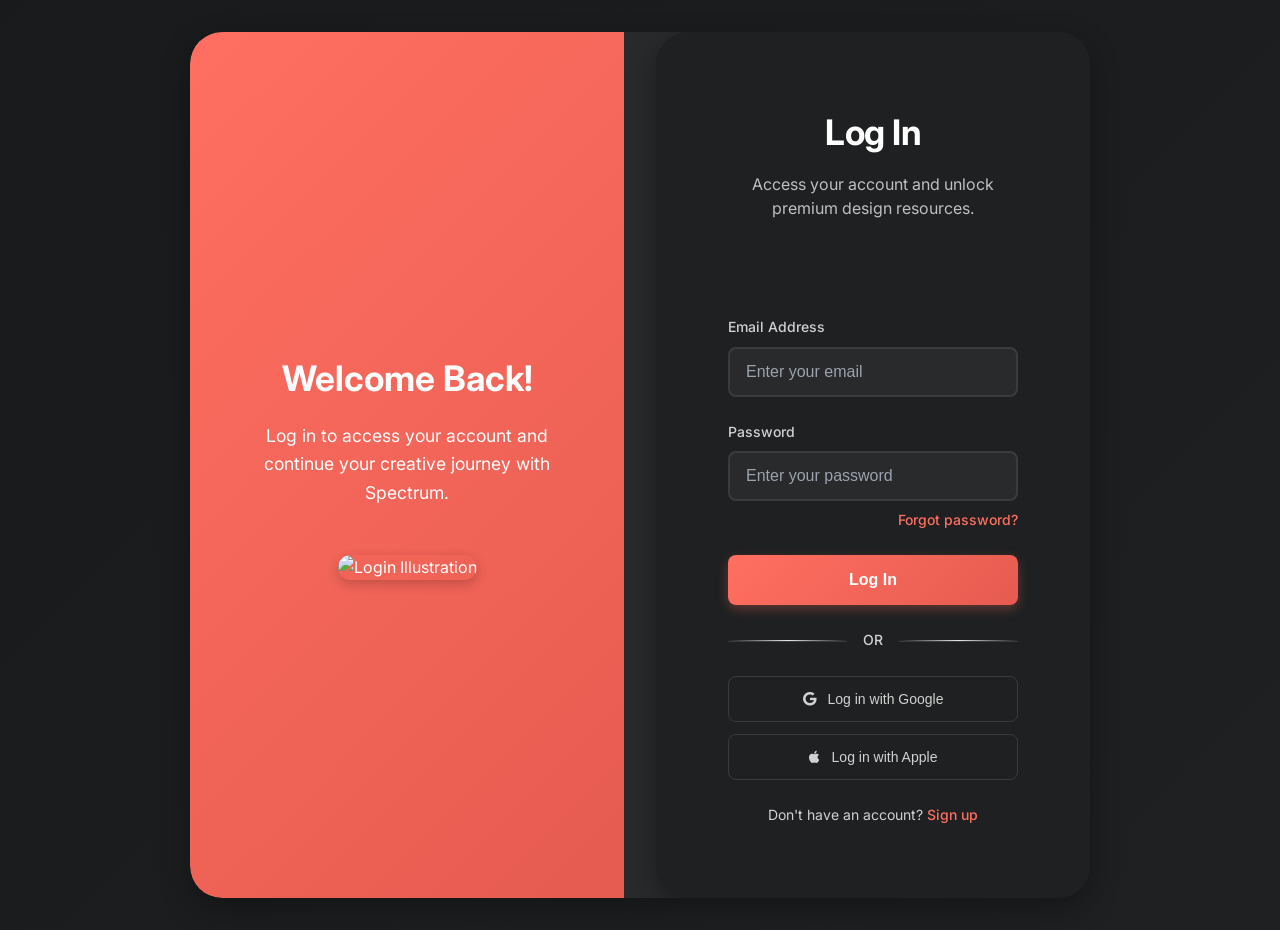
==== login.html @ ceeb54f2 "styles" ====
<!DOCTYPE html>
<html lang="en">
<head>
    <meta charset="UTF-8">
    <meta name="viewport" content="width=device-width, initial-scale=1.0">
    <title>Log In - Spectrum</title>
    <link rel="stylesheet" href="css/styles.css">
    <link rel="stylesheet" href="https://cdnjs.cloudflare.com/ajax/libs/font-awesome/6.0.0/css/all.min.css">
    <link rel="preconnect" href="https://fonts.googleapis.com">
    <link rel="preconnect" href="https://fonts.gstatic.com" crossorigin>
    <link href="https://fonts.googleapis.com/css2?family=Inter:wght@300;400;500;600;700&display=swap" rel="stylesheet">
</head>
<body class="auth-page">
    <div class="auth-container">
        <div class="auth-grid">
            <!-- Left Column: Branding/Welcome Section -->
            <div class="auth-branding">
                <h1>Welcome Back!</h1>
                <p>Log in to access your account and continue your creative journey with Spectrum.</p>
                <img src="images/login-illustration.svg" alt="Login Illustration" class="auth-illustration">
            </div>
            <!-- Right Column: Login Form -->
            <div class="auth-card">
                <div class="auth-header">
                    <h2>Log In</h2>
                    <p>Access your account and unlock premium design resources.</p>
                </div>
                <div class="auth-body">
                    <form id="loginForm">
                        <div class="form-group">
                            <label for="loginEmail">Email Address</label>
                            <input type="email" id="loginEmail" placeholder="Enter your email" required>
                        </div>
                        <div class="form-group">
                            <label for="loginPassword">Password</label>
                            <input type="password" id="loginPassword" placeholder="Enter your password" required>
                            <a href="#" class="forgot-password">Forgot password?</a>
                        </div>
                        <button type="submit" class="btn btn-primary btn-block">Log In</button>
                    </form>
                    <div class="auth-divider">
                        <span>OR</span>
                    </div>
                    <div class="social-login">
                        <button class="btn btn-google">
                            <i class="fab fa-google"></i> Log in with Google
                        </button>
                        <button class="btn btn-apple">
                            <i class="fab fa-apple"></i> Log in with Apple
                        </button>
                    </div>
                    <p class="auth-switch">
                        Don't have an account? <a href="signup.html">Sign up</a>
                    </p>
                </div>
            </div>
        </div>
    </div>
</body>
</html>
---- css/styles.css ----
/* Reset and Base Styles */
* {
    margin: 0;
    padding: 0;
    box-sizing: border-box;
}

/* Root Variables */
:root {
    --primary-color: #ff6f61; /* Coral */
    --primary-dark: #e65b50; /* Darker Coral */
    --secondary-color: #282A2B; /* Darker Gray for cards and sections */
    --text-color: #ffffff; /* White for text */
    --text-light: #d1d1d1; /* Light gray for secondary text */
    --success-color: #10b981; /* Green */
    --error-color: #ef4444; /* Red */
    --border-color: #3a3b3c; /* Darker border for contrast */
    --card-shadow: 0 4px 6px -1px rgba(0, 0, 0, 0.5), 0 2px 4px -1px rgba(0, 0, 0, 0.3);
}

body {
    font-family: 'Inter', sans-serif;
    line-height: 1.6;
    color: var(--text-color);
    background-color: #181A1B; /* Dark background */
    margin: 0;
    padding: 0;
}

/* Header Styles */
header {
    background-color: #1E2021; /* Slightly lighter dark for header */
    box-shadow: var(--card-shadow);
    position: fixed;
    width: 100%;
    top: 0;
    z-index: 1000;
    padding: 1rem 2rem;
    position: sticky;
}

nav {
    max-width: 1200px;
    margin: 0 auto;
    padding: 1rem 2rem;
    display: flex;
    justify-content: space-between;
    align-items: center;
}

/* Logo Styles */
.logo {
    font-size: 1.8rem; /* Adjust the font size */
    font-weight: 700; /* Make the logo bold */
    color: var(--text-color); /* Use the primary text color */
    text-decoration: none; /* Remove underline */
    display: inline-block; /* Ensure proper alignment */
    transition: color 0.3s ease; /* Add a smooth hover effect */
}

.logo:hover {
    color: var(--primary-color); /* Change color on hover */
    text-decoration: none; /* Ensure no underline on hover */
}
.logo a{
    outline: none;
    text-decoration: none;
    color: inherit;
}

/* Navigation Bar */
.navbar {
    display: flex;
    justify-content: space-between;
    align-items: center;
    padding: 1rem 2rem;
    position: sticky;
    top: 0;
    z-index: 1000;
}

.navbar .logo a {
    font-size: 1.8rem;
    font-weight: 700;
    color: var(--text-color); /* White text */
    text-decoration: none;
}

.nav-links {
    list-style: none;
    display: flex;
    gap: 1.5rem;
    margin: 0;
    padding: 0;
}

.nav-links a {
    text-decoration: none;
    color: var(--text-light); /* Light gray text */
    font-weight: 500;
    transition: color 0.3s ease;
}

.nav-links a:hover {
    color: var(--primary-color); /* Coral color on hover */
}

.nav-links .btn {
    padding: 0.5rem 1rem;
    border-radius: 8px;
    font-size: 0.9rem;
    font-weight: 600;
    text-align: center;
    transition: all 0.3s ease;
}

.nav-links .btn-outline {
    background-color: transparent;
    color: var(--primary-color);
    border: 1px solid var(--primary-color);
}

.nav-links .btn-outline:hover {
    background-color: var(--primary-color);
    color: white;
}

.nav-links .btn-primary {
    background-color: var(--primary-color);
    color: white;
    border: none;
}

.nav-links .btn-primary:hover {
    background-color: var(--primary-dark);
    transform: translateY(-2px);
}

.auth-buttons {
    display: flex;
    gap: 1rem;
}

.hamburger {
    display: none;
    flex-direction: column;
    gap: 6px;
    cursor: pointer;
}

.hamburger span {
    width: 25px;
    height: 3px;
    background-color: var(--text-color);
    transition: all 0.3s;
}

/* Button Styles */
.btn {
    display: inline-block;
    padding: 0.75rem 1.5rem;
    border-radius: 0.5rem;
    font-weight: 600;
    font-size: 1rem;
    text-align: center;
    text-decoration: none; /* Remove underline */
    cursor: pointer;
    transition: all 0.3s ease;
}

.btn-primary {
    background-color: var(--primary-color);
    color: white; /* White text */
    border: none;
}

.btn-primary:hover {
    background-color: var(--primary-dark); /* Darker coral on hover */
    transform: translateY(-2px); /* Slight lift effect */
    box-shadow: 0 4px 12px rgba(255, 111, 97, 0.3); /* Coral shadow */
}

.btn-secondary {
    background-color: transparent;
    color: var(--text-light);
    border: 1px solid var(--border-color);
}

.btn-secondary:hover {
    background-color: var(--secondary-color);
    color: var (--primary-color);
}

.btn-outline {
    background-color: transparent;
    color: var(--primary-color); /* Coral color */
    border: 2px solid var(--primary-color); /* Coral border */
}

.btn-outline:hover {
    background-color: var(--primary-color); /* Coral background on hover */
    color: white; /* White text on hover */
}

.btn-hero {
    padding: 1rem 2rem;
    background-color: var(--primary-dark);
    transform: translateY(-2px);
}

/* Hero Section */
.hero {
    padding: 8rem 2rem 4rem;
    max-width: 1200px;
    margin: 0 auto;
    display: grid;
    grid-template-columns: 1fr 1fr;
    gap: 4rem;
    align-items: center;
}

.hero-content h1 {
    font-size: 3.5rem;
    line-height: 1.2;
    margin-bottom: 1.5rem;
    background: linear-gradient(135deg, var(--primary-color), var(--primary-dark));
    -webkit-background-clip: text;
    -webkit-text-fill-color: transparent;
}

.hero-content p {
    font-size: 1.25rem;
    color: var(--text-light);
    margin-bottom: 2rem;
}

.hero-image {
    position: relative;
    height: 400px;
}

.gradient-card {
    position: absolute;
    width: 300px;
    height: 200px;
    border-radius: 1rem;
    box-shadow: var(--card-shadow);
}

.card1 {
    top: 0;
    left: 0;
    background: linear-gradient(135deg, #6366f1, #8b5cf6);
    transform: rotate(-5deg);
}

.card2 {
    top: 50%;
    left: 50%;
    transform: translate(-50%, -50%) rotate(5deg);
    background: linear-gradient(135deg, #8b5cf6, #ec4899);
}

.card3 {
    bottom: 0;
    right: 0;
    background: linear-gradient(135deg, #ec4899, #f43f5e);
    transform: rotate(-3deg);
}

/* Features Section */
.features {
    padding: 6rem 2rem;
    background-color: #181A1B; /* Dark background for the feature section */
}

.features h2 {
    text-align: center;
    font-size: 2.5rem;
    margin-bottom: 4rem;
    color: var(--text-color); /* White text */
}

.feature-grid {
    max-width: 1200px;
    margin: 0 auto;
    display: grid;
    grid-template-columns: repeat(auto-fit, minmax(250px, 1fr));
    gap: 2rem;
}

.feature-card {
    padding: 2rem;
    border-radius: 1rem;
    background-color: #282A2B; /* Slightly lighter dark for cards */
    color: var(--text-color); /* White text */
    box-shadow: var(--card-shadow);
    transition: transform 0.3s;
}

.feature-card:hover {
    transform: translateY(-5px);
}

.feature-icon {
    width: 60px;
    height: 60px;
    background-color: var(--primary-color); /* Coral color for icons */
    border-radius: 50%;
    display: flex;
    align-items: center;
    justify-content: center;
    margin-bottom: 1.5rem;
    color: var(--text-color); /* White text for icons */
    font-size: 1.5rem;
}

/* Pricing Section */
.pricing {
    padding: 6rem 2rem;
    background-color: #181A1B;
    color: var(--text-color);
}

.pricing h2 {
    text-align: center;
    font-size: 2.5rem;
    margin-bottom: 2rem;
}

/* Pricing Toggle */
.pricing-toggle {
    display: flex;
    align-items: center;
    justify-content: center;
    gap: 1rem;
    margin-bottom: 2rem;
}

.switch {
    position: relative;
    display: inline-block;
    width: 60px;
    height: 34px;
}

.switch input {
    opacity: 0;
    width: 0;
    height: 0;
}

.slider {
    position: absolute;
    cursor: pointer;
    top: 0;
    left: 0;
    right: 0;
    bottom: 0;
    background-color: var(--border-color);
    transition: .4s;
    border-radius: 34px;
}

.slider:before {
    position: absolute;
    content: "";
    height: 26px;
    width: 26px;
    left: 4px;
    bottom: 4px;
    background-color: white;
    transition: .4s;
    border-radius: 50%;
}

input:checked + .slider {
    background-color: var(--primary-color);
}

input:checked + .slider:before {
    transform: translateX(26px);
}

.discount {
    background-color: var(--success-color);
    color: white;
    padding: 0.25rem 0.5rem;
    border-radius: 0.25rem;
    font-size: 0.875rem;
}

.pricing-grid {
    max-width: 1200px;
    margin: 0 auto;
    display: grid;
    grid-template-columns: repeat(auto-fit, minmax(300px, 1fr));
    gap: 2rem;
}

.pricing-card {
    background-color: var(--secondary-color);
    color: var(--text-color);
    border-radius: 1rem;
    padding: 2rem;
    box-shadow: var(--card-shadow);
    position: relative;
    transition: transform 0.3s;
}

.pricing-card:hover {
    transform: translateY(-5px);
}

.pricing-card.popular {
    border: 2px solid var(--primary-color);
}

.popular-tag {
    position: absolute;
    top: -12px;
    left: 50%;
    transform: translateX(-50%);
    background-color: var(--primary-color);
    color: var(--text-color);
    padding: 0.25rem 1rem;
    border-radius: 1rem;
    font-size: 0.875rem;
}

.pricing-header {
    text-align: center;
    margin-bottom: 2rem;
}

.price {
    font-size: 2.5rem;
    font-weight: 700;
    margin: 1rem 0;
}

.price-period {
    font-size: 1rem;
    color: var(--text-light);
}

.pricing-features ul {
    list-style: none;
    margin-bottom: 2rem;
}

.pricing-features li {
    display: flex;
    align-items: center;
    gap: 0.5rem;
    margin-bottom: 1rem;
}

.pricing-features li.disabled {
    color: var(--text-light);
}

/* Testimonials Section */
.testimonials {
    padding: 6rem 2rem;
    background-color: #131516 !important; /* Darker background for testimonials */
}

.testimonials h2 {
    text-align: center;
    font-size: 2.5rem;
    margin-bottom: 4rem;
}

.testimonial-slider {
    max-width: 800px;
    margin: 0 auto;
    position: relative;
}

.testimonial-card {
    display: none;
    background-color: #282A2B;
    border-radius: 1rem;
    padding: 2rem;
    box-shadow: var(--card-shadow);
    text-align: center;
    transition: opacity 0.3s ease, transform 0.3s ease;
}

.testimonial-card.active {
    display: block;
    opacity: 1;
    transform: translateY(0);
}

.testimonial-content {
    margin-bottom: 2rem;
    font-size: 1.1rem;
    color: var(--text-light);
    line-height: 1.6;
}

.testimonial-author {
    display: flex;
    align-items: center;
    gap: 1rem;
    justify-content: center;
}

.author-avatar {
    width: 50px;
    height: 50px;
    background-color: var(--secondary-color);
    border-radius: 50%;
    display: flex;
    align-items: center;
    justify-content: center;
    color: var(--primary-color);
    font-weight: 600;
    font-size: 1.25rem;
}

.testimonial-controls {
    display: flex;
    align-items: center;
    justify-content: center;
    gap: 2rem;
    margin-top: 2rem;
}

.control-btn {
    background: none;
    border: none;
    font-size: 1.5rem;
    color: var(--text-light);
    cursor: pointer;
    transition: color 0.3s;
}

.control-btn:hover {
    color: var(--primary-color);
}

.control-dots {
    display: flex;
    gap: 1rem;
}

.dot {
    width: 10px;
    height: 10px;
    background-color: var(--border-color);
    border-radius: 50%;
    cursor: pointer;
    transition: background-color 0.3s;
}

.dot.active {
    background-color: var(--primary-color);
}

/* FAQ Section */
.faq {
    padding: 6rem 2rem;
    background-color: #131516;
}

.faq h2 {
    text-align: center;
    font-size: 2.5rem;
    margin-bottom: 4rem;
}

.faq-grid {
    max-width: 800px;
    margin: 0 auto;
}

.faq-item {
    background-color: #181A1B;
    border-radius: 1rem;
    margin-bottom: 1rem;
    box-shadow: var(--card-shadow);
}

.faq-question {
    padding: 1.5rem;
    display: flex;
    justify-content: space-between;
    align-items: center;
    cursor: pointer;
}

.faq-question h3 {
    font-size: 1.1rem;
}

.faq-toggle {
    color: var(--primary-color);
    font-size: 1.25rem;
}

.faq-answer {
    padding: 0 1.5rem 1.5rem;
    display: none;
}

.faq-item.active .faq-answer {
    display: block;
}

/* CTA Section */
.cta {
    padding: 6rem 2rem;
    /* background: linear-gradient(135deg, var(--primary-color), var(--primary-dark)); */
    color: var(--text-color);
    text-align: center;
}

.cta-content {
    max-width: 800px;
    margin: 0 auto;
}

.cta h2 {
    font-size: 2.5rem;
    margin-bottom: 1.5rem;
}

.cta p {
    font-size: 1.25rem;
    margin-bottom: 2rem;
    opacity: 0.9;
}

/* Footer */
footer {
    background-color: #1E2021;
    padding: 4rem 2rem 2rem;
    color: var(--text-light);
}

.footer-grid {
    max-width: 1200px;
    margin: 0 auto;
    display: grid;
    grid-template-columns: repeat(auto-fit, minmax(200px, 1fr));
    gap: 3rem;
}

.footer-col h4 {
    margin-bottom: 1.5rem;
    font-size: 1.1rem;
}

.footer-col ul {
    list-style: none;
}

.footer-col ul li {
    margin-bottom: 0.75rem;
}

.footer-col a {
    text-decoration: none;
    color: var(--text-light);
    transition: color 0.3s;
}

.footer-col a:hover {
    color: var(--primary-color);
}

.social-icons {
    display: flex;
    gap: 1rem;
    margin-top: 1.5rem;
}

.social-icons a {
    width: 40px;
    height: 40px;
    background-color: var(--secondary-color);
    border-radius: 50%;
    display: flex;
    align-items: center;
    justify-content: center;
    color: var(--text-color);
    transition: all 0.3s;
}

.social-icons a:hover {
    background-color: var(--primary-color);
    color: white;
}

.footer-bottom {
    max-width: 1200px;
    margin: 0 auto;
    padding-top: 2rem;
    text-align: center;
    border-top: 1px solid var(--border-color);
    color: var(--text-light);
}

/* Modal Styles */
.modal-container {
    position: fixed;
    top: 0;
    left: 0;
    width: 100%;
    height: 100%;
    background: rgba(0, 0, 0, 0.6);
    backdrop-filter: blur(8px);
    display: flex;
    align-items: center;
    justify-content: center;
    z-index: 1000;
    opacity: 0;
    visibility: hidden;
    transition: all 0.4s cubic-bezier(0.4, 0, 0.2, 1);
}

.modal-container.show {
    opacity: 1;
    visibility: visible;
}

.modal {
    background: var(--secondary-color);
    color: var(--text-color);
    border-radius: 1.5rem;
    width: 90%;
    max-width: 450px;
    box-shadow: 0 25px 50px -12px rgba(0, 0, 0, 0.25);
    transform: translateY(-20px) scale(0.95);
    opacity: 0;
    transition: all 0.4s cubic-bezier(0.4, 0, 0.2, 1);
}

.modal.show {
    transform: translateY(0) scale(1);
    opacity: 1;
}

.modal-header {
    padding: 2rem;
    border-bottom: 1px solid rgba(0, 0, 0, 0.05);
    position: relative;
    background: linear-gradient(135deg, var(--primary-color), var(--primary-dark));
    color: var(--text-color);
    border-radius: 1.5rem 1.5rem 0 0;
    text-align: center;
}

.modal-header h2 {
    margin: 0;
    font-size: 1.75rem;
    font-weight: 700;
    letter-spacing: -0.5px;
}

.modal-close {
    position: absolute;
    right: 2rem;
    top: 50%;
    transform: translateY(-50%);
    background: rgba(255, 255, 255, 0.2);
    border: none;
    color: white;
    width: 32px;
    height: 32px;
    border-radius: 50%;
    display: flex;
    align-items: center;
    justify-content: center;
    cursor: pointer;
    transition: all 0.3s;
}

.modal-close:hover {
    background: rgba(255, 255, 255, 0.3);
    transform: translateY(-50%) rotate(90deg);
}

.modal-body {
    padding: 2rem;
    color: var(--text-color);
}

.form-group {
    margin-bottom: 1.5rem;
    position: relative;
}

.form-group label {
    display: block;
    margin-bottom: 0.5rem;
    font-weight: 600;
    color: var(--text-light);
    font-size: 0.95rem;
}

.form-group input {
    width: 100%;
    padding: 0.875rem 1rem;
    border: 2px solid var(--border-color);
    border-radius: 0.75rem;
    font-size: 1rem;
    transition: all 0.3s;
    background-color: #282A2B;
    color: var(--text-color);
}

.form-group input:focus {
    outline: none;
    border-color: var(--primary-color);
    box-shadow: 0 0 0 4px rgba(255, 111, 97, 0.2); /* Coral glow */
    background-color: white;
}

.form-group input::placeholder {
    color: #9ca3af;
}

.form-group.error input {
    border-color: #ef4444;
    background-color: #fef2f2;
}

.error-message {
    color: #ef4444;
    font-size: 0.875rem;
    margin-top: 0.5rem;
    display: none;
    animation: shake 0.5s cubic-bezier(0.36, 0.07, 0.19, 0.97) both;
}

@keyframes shake {
    10%, 90% { transform: translate3d(-1px, 0, 0); }
    20%, 80% { transform: translate3d(2px, 0, 0); }
    30%, 50%, 70% { transform: translate3d(-4px, 0, 0); }
    40%, 60% { transform: translate3d(4px, 0, 0); }
}

.form-group.error .error-message {
    display: block;
}

.forgot-password {
    display: block;
    text-align: right;
    margin-top: 0.5rem;
    color: var(--primary-color);
    text-decoration: none;
    font-size: 0.875rem;
    font-weight: 500;
    transition: all 0.3s;
}

.forgot-password:hover {
    color: var(--primary-dark);
    text-decoration: underline;
}

.modal-divider {
    display: flex;
    align-items: center;
    margin: 1.5rem 0;
    color: #6b7280;
}

.modal-divider::before,
.modal-divider::after {
    content: '';
    flex: 1;
    height: 1px;
    background: linear-gradient(to right, transparent, #e5e7eb, transparent);
}

.modal-divider span {
    padding: 0 1rem;
    font-size: 0.875rem;
    font-weight: 500;
}

.social-login {
    display: flex;
    flex-direction: column;
    gap: 0.75rem;
    margin-bottom: 1.25rem;
}

.btn-google,
.btn-apple {
    display: flex;
    align-items: center;
    justify-content: center;
    gap: 0.75rem;
    padding: 1rem;
    border-radius: 0.75rem;
    font-weight: 500;
    transition: all 0.3s;
    border: 2px solid #e5e7eb;
    background: white;
    color: #374151;
    font-size: 0.95rem;
}

.btn-google:hover,
.btn-apple:hover {
    background: #f9fafb;
    border-color: #d1d5db;
    transform: translateY(-2px);
}

.modal-switch {
    text-align: center;
    margin-top: 1.25rem;
    color: #6b7280;
    font-size: 0.95rem;
}

.modal-switch a {
    color: var(--primary-color);
    text-decoration: none;
    font-weight: 600;
    transition: all 0.3s;
    position: relative;
}

.modal-switch a:hover {
    color: var(--primary-dark);
}

.modal-switch a::after {
    content: '';
    position: absolute;
    bottom: 0;
    left: 0;
    width: 100%;
    height: 2px;
    background: #6366f1;
    transform: scaleX(0);
    transform-origin: right;
    transition: transform 0.3s;
}

.modal-switch a:hover::after {
    transform: scaleX(1);
    transform-origin: left;
}

/* Password Strength Meter */
.password-strength {
    margin-top: 0.5rem;
}

.strength-meter {
    height: 4px;
    background-color: #e5e7eb;
    border-radius: 2px;
    overflow: hidden;
    margin-bottom: 0.5rem;
    position: relative;
}

.strength-meter::after {
    content: '';
    position: absolute;
    top: 0;
    left: 0;
    width: 100%;
    height: 100%;
    background: linear-gradient(90deg, transparent 0%, rgba(255, 255, 255, 0.3) 50%, transparent 100%);
    animation: shimmer 2s infinite;
}

@keyframes shimmer {
    0% { transform: translateX(-100%); }
    100% { transform: translateX(100%); }
}

.strength-meter span {
    display: block;
    height: 100%;
    width: 0;
    transition: all 0.3s;
    border-radius: 2px;
}

.strength-text {
    font-size: 0.875rem;
    color: #6b7280;
    display: flex;
    align-items: center;
    gap: 0.5rem;
}

.strength-text span {
    font-weight: 600;
}

/* Checkbox Styles */
.checkbox {
    display: flex;
    align-items: flex-start;
    gap: 0.5rem;
    margin-top: 0.75rem;
}

.checkbox input[type="checkbox"] {
    width: 18px;
    height: 18px;
    margin-top: 0.25rem;
    border: 2px solid #e5e7eb;
    border-radius: 0.25rem;
    cursor: pointer;
    transition: all 0.3s;
    appearance: none;
    position: relative;
}

.checkbox input[type="checkbox"]:checked {
    background-color: #6366f1;
    border-color: #6366f1;
}

.checkbox input[type="checkbox"]:checked::after {
    content: '✓';
    position: absolute;
    color: white;
    font-size: 0.75rem;
    top: 50%;
    left: 50%;
    transform: translate(-50%, -50%);
}

.checkbox label {
    font-size: 0.875rem;
    color: #6b7280;
    line-height: 1.5;
}

.checkbox a {
    color: #6366f1;
    text-decoration: none;
    font-weight: 500;
    transition: all 0.3s;
}

.checkbox a:hover {
    color: #4f46e5;
    text-decoration: underline;
}

/* Success Modal */
.success-body {
    text-align: center;
    padding: 3rem 2rem;
}

.success-icon {
    font-size: 4rem;
    color: #10b981;
    margin-bottom: 1.5rem;
    animation: scaleIn 0.5s cubic-bezier(0.4, 0, 0.2, 1);
}

@keyframes scaleIn {
    from {
        transform: scale(0);
        opacity: 0;
    }
    to {
        transform: scale(1);
        opacity: 1;
    }
}

.success-body h3 {
    font-size: 1.5rem;
    margin-bottom: 1rem;
    color: #1f2937;
    font-weight: 600;
}

.success-body p {
    color: #6b7280;
    margin-bottom: 1.5rem;
    line-height: 1.6;
}

.account-email {
    display: inline-block;
    padding: 0.75rem 1.25rem;
    background-color: #f3f4f6;
    border-radius: 0.75rem;
    color: #1f2937;
    font-weight: 500;
    margin: 1rem 0;
    box-shadow: 0 2px 4px rgba(0, 0, 0, 0.05);
}

/* Responsive Design */
@media (max-width: 768px) {
    .modal {
        width: 95%;
        margin: 1rem;
    }

    .modal-header {
        padding: 1.5rem;
    }

    .modal-body {
        padding: 1.5rem;
    }

    .social-login {
        flex-direction: column;
    }

    .form-group input {
        padding: 0.75rem 1rem;
    }
}

/* Animation Classes */
@keyframes fadeIn {
    from {
        opacity: 0;
        transform: translateY(20px);
    }
    to {
        opacity: 1;
        transform: translateY(0);
    }
}

.fade-in {
    animation: fadeIn 0.5s ease-out;
}

/* Auth Pages */
.auth-page {
    min-height: 100vh;
    background: linear-gradient(135deg, #6366f1, #4f46e5);
    display: flex;
    align-items: center;
    justify-content: center;
    padding: 2rem;
}

.auth-container {
    width: 100%;
    max-width: 450px;
    margin: 0 auto;
}

.auth-card {
    background: white;
    border-radius: 1.5rem;
    box-shadow: 0 25px 50px -12px rgba(0, 0, 0, 0.25);
    overflow: hidden;
    animation: slideUp 0.5s cubic-bezier(0.4, 0, 0.2, 1);
}

@keyframes slideUp {
    from {
        transform: translateY(20px);
        opacity: 0;
    }
    to {
        transform: translateY(0);
        opacity: 1;
    }
}

.auth-header {
    padding: 2rem;
    color: white;
    text-align: center;
    position: relative;
    
}

.back-home {
    position: absolute;
    left: 2rem;
    top: 50%;
    transform: translateY(-50%);
    color: white;
    text-decoration: none;
    font-size: 1.25rem;
    transition: all 0.3s;
}

.back-home:hover {
    transform: translateY(-50%) translateX(-4px);
}

.auth-header h2 {
    margin: 0 0 0.5rem;
    font-size: 1.75rem;
    font-weight: 700;
    letter-spacing: -0.5px;
}

.auth-header p {
    margin: 0;
    opacity: 0.9;
    font-size: 1rem;
}

.auth-body {
    padding: 2rem;
}

.auth-divider {
    display: flex;
    align-items: center;
    margin: 1.5rem 0;
    color: #6b7280;
}

.auth-divider::before,
.auth-divider::after {
    content: '';
    flex: 1;
    height: 1px;
    background: linear-gradient(to right, transparent, #e5e7eb, transparent);
}

.auth-divider span {
    padding: 0 1rem;
    font-size: 0.875rem;
    font-weight: 500;
}

.auth-switch {
    text-align: center;
    margin-top: 1.25rem;
    color: #6b7280;
    font-size: 0.95rem;
}

.auth-switch a {
    color: whitesmoke;
    text-decoration: none;
    font-weight: 600;
    transition: all 0.3s;
    position: relative;
}

.auth-switch a:hover {
    color: whitesmoke
}

.auth-switch a::after {
    content: '';
    position: absolute;
    bottom: 0;
    left: 0;
    width: 100%;
    height: 2px;
    background: whitesmoke;
    transform: scaleX(0);
    transform-origin: right;
    transition: transform 0.3s;
}

.auth-switch a:hover::after {
    transform: scaleX(1);
    transform-origin: left;
}

/* Responsive Design for Auth Pages */
@media (max-width: 768px) {
    .auth-page {
        padding: 1rem;
    }

    .auth-header {
        padding: 1.5rem;
    }

    .auth-body {
        padding: 1.5rem;
    }

    .back-home {
        left: 1.5rem;
    }
}

/* Keep existing form styles */
.form-group {
    margin-bottom: 1.5rem;
    position: relative;
}

.form-group label {
    display: block;
    margin-bottom: 0.5rem;
    font-weight: 600;
    color: var(--text-light);
    font-size: 0.95rem;
}

.form-group input {
    width: 100%;
    padding: 0.875rem 1rem;
    border: 2px solid var(--border-color);
    border-radius: 0.75rem;
    font-size: 1rem;
    transition: all 0.3s;
    background-color: #282A2B;
    color: var(--text-color);
}

.form-group input:focus {
    outline: none;
    border-color: var(--primary-color);
    box-shadow: 0 0 0 4px rgba(255, 111, 97, 0.2); /* Coral glow */
    background-color: white;
}

.form-group input::placeholder {
    color: #9ca3af;
}

/* Keep existing button styles */
.btn {
    display: inline-flex;
    align-items: center;
    justify-content: center;
    padding: 0.875rem 1.5rem;
    border-radius: 0.75rem;
    font-weight: 500;
    font-size: 1rem;
    transition: all 0.3s;
    cursor: pointer;
    border: none;
}

.btn-primary {
    background: #6366f1;
    color: white;
}

.btn-primary:hover {
    background: #4f46e5;
    transform: translateY(-2px);
}

.btn-block {
    width: 100%;
}

/* Keep existing social login styles */
.social-login {
    display: flex;
    flex-direction: column;
    gap: 0.75rem;
    margin-bottom: 1.25rem;
}

.btn-google,
.btn-apple {
    display: flex;
    align-items: center;
    justify-content: center;
    gap: 0.75rem;
    padding: 1rem;
    border-radius: 0.75rem;
    font-weight: 500;
    transition: all 0.3s;
    border: 2px solid #e5e7eb;
    background: white;
    color: #374151;
    font-size: 0.95rem;
}

.btn-google:hover,
.btn-apple:hover {
    background: #f9fafb;
    border-color: #d1d5db;
    transform: translateY(-2px);
}

/* Keep existing password strength styles */
.password-strength {
    margin-top: 0.5rem;
}

.strength-meter {
    height: 4px;
    background-color: #e5e7eb;
    border-radius: 2px;
    overflow: hidden;
    margin-bottom: 0.5rem;
    position: relative;
}

.strength-meter::after {
    content: '';
    position: absolute;
    top: 0;
    left: 0;
    width: 100%;
    height: 100%;
    background: linear-gradient(90deg, transparent 0%, rgba(255, 255, 255, 0.3) 50%, transparent 100%);
    animation: shimmer 2s infinite;
}

@keyframes shimmer {
    0% { transform: translateX(-100%); }
    100% { transform: translateX(100%); }
}

.strength-meter span {
    display: block;
    height: 100%;
    width: 0;
    transition: all 0.3s;
    border-radius: 2px;
}

.strength-text {
    font-size: 0.875rem;
    color: #6b7280;
    display: flex;
    align-items: center;
    gap: 0.5rem;
}

.strength-text span {
    font-weight: 600;
}

/* Keep existing checkbox styles */
.checkbox {
    display: flex;
    align-items: flex-start;
    gap: 0.5rem;
    margin-top: 0.75rem;
}

.checkbox input[type="checkbox"] {
    width: 18px;
    height: 18px;
    margin-top: 0.25rem;
    border: 2px solid #e5e7eb;
    border-radius: 0.25rem;
    cursor: pointer;
    transition: all 0.3s;
    appearance: none;
    position: relative;
}

.checkbox input[type="checkbox"]:checked {
    background-color: #6366f1;
    border-color: #6366f1;
}

.checkbox input[type="checkbox"]:checked::after {
    content: '✓';
    position: absolute;
    color: white;
    font-size: 0.75rem;
    top: 50%;
    left: 50%;
    transform: translate(-50%, -50%);
}

.checkbox label {
    font-size: 0.875rem;
    color: #6b7280;
    line-height: 1.5;
}

.checkbox a {
    color: #6366f1;
    text-decoration: none;
    font-weight: 500;
    transition: all 0.3s;
}

.checkbox a:hover {
    color: #4f46e5;
    text-decoration: underline;
}

/* General Styles for Plan Pages */
body {
    font-family: 'Inter', sans-serif;
    line-height: 1.6;
    color: var(--text-color);
    background-color: #181A1B; /* Dark background */
    margin: 0;
    padding: 0;
}

header {
    background-color: #1E2021; /* Slightly lighter dark for header */
    padding: 1rem 2rem;
    box-shadow: var(--card-shadow);
    position: sticky;
    top: 0;
    z-index: 1000;
}

header .logo {
    font-size: 1.5rem;
    font-weight: 700;
    color: var(--text-color);
}

.nav-links {
    list-style: none;
    display: flex;
    gap: 1.5rem;
    margin: 0;
    padding: 0;
}

.nav-links a {
    text-decoration: none;
    color: var(--text-light);
    font-weight: 500;
    transition: color 0.3s;
}

.nav-links a:hover {
    color: var(--primary-color);
}

/* Plan Details Section */
.plan-details {
    max-width: 1000px;
    margin: 4rem auto;
    padding: 2.5rem;
    background-color: #282A2B;
    border-radius: 1.5rem;
    box-shadow: 0 10px 30px rgba(0, 0, 0, 0.3);
    overflow: hidden;
    animation: fadeIn 0.6s ease-out;
}

.plan-header {
    text-align: center;
    margin-bottom: 2.5rem;
}

.plan-title {
    font-size: 2.8rem;
    color: var(--text-color);
    margin-bottom: 0.75rem;
    font-weight: 700;
    letter-spacing: -0.5px;
}

.plan-description {
    font-size: 1.25rem;
    color: var(--text-light);
    line-height: 1.6;
}

.plan-content {
    display: grid;
    grid-template-columns: 1fr 1fr;
    gap: 2.5rem;
    align-items: start;
}

.plan-features {
    background-color: #1E2021;
    padding: 2rem;
    border-radius: 1rem;
    box-shadow: 0 8px 20px rgba(0, 0, 0, 0.2);
    transition: transform 0.3s ease, box-shadow 0.3s ease;
}

.plan-features:hover {
    transform: translateY(-5px);
    box-shadow: 0 12px 30px rgba(0, 0, 0, 0.3);
}

.plan-features h2 {
    font-size: 1.8rem;
    color: var(--text-color);
    margin-bottom: 1.5rem;
    font-weight: 600;
}

.plan-features ul {
    list-style: none;
    padding: 0;
    margin: 0;
}

.plan-features ul li {
    font-size: 1.1rem;
    color: var(--text-color);
    margin-bottom: 1rem;
    display: flex;
    align-items: center;
    gap: 0.75rem;
    transition: color 0.3s ease;
}

.plan-features ul li i {
    color: var(--primary-color);
    font-size: 1.4rem;
}

.plan-features ul li:hover {
    color: var(--primary-color);
}

.plan-pricing {
    text-align: center;
    background-color: #1E2021;
    padding: 2rem;
    border-radius: 1rem;
    box-shadow: 0 8px 20px rgba(0, 0, 0, 0.2);
    transition: transform 0.3s ease, box-shadow 0.3s ease;
}

.plan-pricing:hover {
    transform: translateY(-5px);
    box-shadow: 0 12px 30px rgba(0, 0, 0, 0.3);
}

.price-box {
    margin-bottom: 2rem;
}

.price {
    font-size: 2.5rem;
    font-weight: 700;
    color: var(--primary-color);
    margin-bottom: 0.5rem;
}

.price-discount {
    font-size: 1rem;
    color: var(--text-light);
}

.btn-primary {
    display: inline-block;
    padding: 1rem 2.5rem;
    font-size: 1.1rem;
    font-weight: 600;
    color: var(--text-color);
    background-color: var(--primary-color);
    border: none;
    border-radius: 0.75rem;
    text-decoration: none;
    transition: all 0.3s ease;
    box-shadow: 0 4px 12px rgba(255, 111, 97, 0.3);
}

.btn-primary:hover {
    background-color: var(--primary-dark);
    transform: translateY(-3px);
    box-shadow: 0 8px 20px rgba(255, 111, 97, 0.4);
}

.cta-note {
    font-size: 0.9rem;
    color: var(--text-light);
    margin-top: 1.5rem;
    font-style: italic;
}

/* Responsive Design */
@media (max-width: 768px) {
    .plan-content {
        grid-template-columns: 1fr;
    }

    .plan-features,
    .plan-pricing {
        text-align: left;
    }

    .plan-title {
        font-size: 2.2rem;
    }

    .plan-description {
        font-size: 1.1rem;
    }

    .btn-primary {
        font-size: 1rem;
        padding: 0.9rem 2rem;
    }
}

/* Plan Details Page */
.plan-details {
    max-width: 800px;
    margin: 4rem auto;
    padding: 2rem;
    background-color: #282A2B;
    border-radius: 1rem;
    box-shadow: var(--card-shadow);
    text-align: center;
}

.plan-title {
    font-size: 2.5rem;
    color: var(--text-color);
    margin-bottom: 1rem;
}

.plan-description {
    font-size: 1.2rem;
    color: var (--text-light);
    margin-bottom: 2rem;
}

.plan-features ul {
    list-style: none;
    padding: 0;
    margin: 2rem 0;
    text-align: left;
}

.plan-features ul li {
    font-size: 1rem;
    color: var(--text-color);
    margin-bottom: 0.75rem;
    display: flex;
    align-items: center;
    gap: 0.5rem;
}

.plan-features ul li i {
    color: var(--primary-color);
}

.plan-price {
    font-size: 1.5rem;
    font-weight: 600;
    color: var(--primary-color);
    margin-bottom: 2rem;
}

.price-discount {
    font-size: 1rem;
    color: var(--text-light);
}

.btn-primary {
    display: inline-block;
    padding: 1rem 2rem;
    font-size: 1rem;
    font-weight: 600;
    color: var(--text-color);
    background-color: var(--primary-color);
    border: none;
    border-radius: 0.5rem;
    text-decoration: none;
    transition: all 0.3s ease;
}

.btn-primary:hover {
    background-color: var(--primary-dark);
    transform: translateY(-2px);
    box-shadow: 0 4px 12px rgba(255, 111, 97, 0.3);
}

/* Responsive Design */
@media (max-width: 768px) {
    .plan-details {
        padding: 1.5rem;
    }

    .plan-details h1 {
        font-size: 2rem;
    }

    .plan-details p {
        font-size: 1rem;
    }

    .plan-details ul li {
        font-size: 0.9rem;
    }

    .plan-details .btn-primary {
        font-size: 0.9rem;
    }
}

/* Login Page Styles */
.auth-page {
    min-height: 100vh;
    display: flex;
    align-items: center;
    justify-content: center;
    background: #181A1B; /* Match the dark background of the index page */
    font-family: 'Inter', sans-serif;
    padding: 2rem;
    color: var(--text-color); /* White text */
}

.auth-container {
    width: 100%;
    max-width: 900px;
    animation: fadeIn 0.5s ease-out;
}

.auth-grid {
    display: grid;
    grid-template-columns: 1fr 1fr;
    gap: 2rem;
    background: #282A2B; /* Slightly lighter dark for the card */
    border-radius: 16px;
    box-shadow: var(--card-shadow); /* Consistent shadow */
    overflow: hidden;
}

.auth-branding {
    padding: 2.5rem;
    background: linear-gradient(135deg, var(--primary-color), var(--primary-dark)); /* Coral gradient for branding */
    color: var(--text-color); /* White text */
    display: flex;
    flex-direction: column;
    justify-content: center;
    align-items: center;
    text-align: center;
}

.auth-branding h1 {
    font-size: 2rem;
    font-weight: 700;
    margin-bottom: 1rem;
}

.auth-branding p {
    font-size: 1.1rem;
    line-height: 1.6;
    margin-bottom: 2rem;
}

.auth-illustration {
    max-width: 100%;
    height: auto;
    margin-top: 1rem;
}

.auth-card {
    padding: 2.5rem;
    text-align: center;
    display: flex;
    flex-direction: column;
    justify-content: center;
    background: #1E2021; /* Match the dark card background */
    border-radius: 16px;
    box-shadow: var(--card-shadow); /* Consistent shadow */
}

.auth-header h2 {
    font-size: 2rem;
    color: var(--text-color); /* White text */
    margin-bottom: 0.75rem;
    font-weight: 700;
}

.auth-header p {
    color: var(--text-light); /* Light gray text */
    font-size: 1rem;
    line-height: 1.5;
    margin-bottom: 2rem;
}

.auth-body .form-group {
    margin-bottom: 1.5rem;
    text-align: left;
}

.auth-body .form-group label {
    font-size: 0.875rem;
    font-weight: 500;
    color: var(--text-light); /* Light gray text */
    margin-bottom: 0.5rem;
    display: block;
}

.auth-body .form-group input {
    width: 100%;
    padding: 0.875rem 1rem;
    border: 2px solid var(--border-color); /* Darker border */
    border-radius: 8px;
    font-size: 1rem;
    transition: all 0.3s ease;
    background-color: #282A2B; /* Slightly lighter dark background */
    color: var(--text-color); /* White text */
}

.auth-body .form-group input:focus {
    outline: none;
    border-color: var(--primary-color); /* Coral border on focus */
    box-shadow: 0 0 0 3px rgba(255, 111, 97, 0.2); /* Coral glow */
    background-color: #1E2021; /* Match the card background */
}

.forgot-password {
    display: block;
    text-align: right;
    font-size: 0.875rem;
    color: var(--primary-color); /* Coral color */
    text-decoration: none;
    font-weight: 500;
    margin-top: 0.5rem;
    transition: color 0.3s ease;
}

.forgot-password:hover {
    color: var(--primary-dark); /* Darker coral on hover */
}

.btn-primary {
    background: linear-gradient(135deg, var(--primary-color), var(--primary-dark)); /* Coral gradient */
    color: var(--text-color); /* White text */
    padding: 1rem;
    border-radius: 8px;
    font-weight: 600;
    font-size: 1rem;
    border: none;
    cursor: pointer;
    transition: all 0.3s ease;
    width: 100%;
}

.btn-primary:hover {
    transform: translateY(-2px);
    box-shadow: 0 4px 12px rgba(255, 111, 97, 0.3); /* Coral shadow */
}

.auth-divider {
    display: flex;
    align-items: center;
    text-align: center;
    color: var(--text-light); /* Light gray */
    font-size: 0.875rem;
    margin: 1.5rem 0;
}

.auth-divider::before,
.auth-divider::after {
    content: '';
    flex: 1;
    border-bottom: 1px solid var(--border-color); /* Darker border */
}

.auth-divider span {
    padding: 0 1rem;
}

.social-login {
    display: flex;
    flex-direction: column;
    gap: 0.75rem;
}

.social-login .btn-google,
.social-login .btn-apple {
    display: flex;
    align-items: center;
    justify-content: center;
    gap: 0.75rem;
    padding: 0.875rem;
    border-radius: 8px;
    font-weight: 500;
    font-size: 0.875rem;
    border: 1px solid var(--border-color); /* Darker border */
    background: #1E2021; /* Dark button background */
    color: var(--text-light); /* Light gray text */
    transition: all 0.3s ease;
}

.social-login .btn-google:hover,
.social-login .btn-apple:hover {
    background: #282A2B; /* Slightly lighter background */
    transform: translateY(-2px);
    box-shadow: 0 4px 12px rgba(0, 0, 0, 0.2);
}

.auth-switch {
    text-align: center;
    font-size: 0.875rem;
    color: var(--text-light); /* Light gray */
    margin-top: 1.5rem;
}

.auth-switch a {
    color: var(--primary-color); /* Coral color */
    text-decoration: none;
    font-weight: 500;
    position: relative;
}

.auth-switch a:hover {
    color: var(--primary-dark); /* Darker coral */
}

/* Responsive Design */
@media (max-width: 768px) {
    .auth-grid {
        grid-template-columns: 1fr;
    }

    .auth-branding {
        padding: 2rem;
    }

    .auth-card {
        padding: 2rem;
    }
}

/* Auth Pages (Login & Signup) */
.auth-page {
    min-height: 100vh;
    display: flex;
    align-items: center;
    justify-content: center;
    background: #181A1B; /* Match the dark background of the index page */
    font-family: 'Inter', sans-serif;
    padding: 2rem;
    color: var(--text-color); /* White text */
}

.auth-container {
    width: 100%;
    max-width: 900px;
    animation: fadeIn 0.5s ease-out;
}

.auth-grid {
    display: grid;
    grid-template-columns: 1fr 1fr;
    gap: 2rem;
    background: #282A2B; /* Slightly lighter dark for the card */
    border-radius: 16px;
    box-shadow: var(--card-shadow); /* Consistent shadow */
    overflow: hidden;
}

.auth-branding {
    padding: 2.5rem;
    background: linear-gradient(135deg, var(--primary-color), var(--primary-dark)); /* Coral gradient for branding */
    color: var(--text-color); /* White text */
    display: flex;
    flex-direction: column;
    justify-content: center;
    align-items: center;
    text-align: center;
}

.auth-branding h1 {
    font-size: 2rem;
    font-weight: 700;
    margin-bottom: 1rem;
}

.auth-branding p {
    font-size: 1.1rem;
    line-height: 1.6;
    margin-bottom: 2rem;
}

.auth-illustration {
    max-width: 100%;
    height: auto;
    margin-top: 1rem;
}

.auth-card {
    padding: 2.5rem;
    text-align: center;
    display: flex;
    flex-direction: column;
    justify-content: center;
    background: #1E2021; /* Match the dark card background */
    border-radius: 16px;
    box-shadow: var(--card-shadow); /* Consistent shadow */
}

.auth-header h2 {
    font-size: 2rem;
    color: var(--text-color); /* White text */
    margin-bottom: 0.75rem;
    font-weight: 700;
}

.auth-header p {
    color: var(--text-light); /* Light gray text */
    font-size: 1rem;
    line-height: 1.5;
    margin-bottom: 2rem;
}

.auth-body .form-group {
    margin-bottom: 1.5rem;
    text-align: left;
}

.auth-body .form-group label {
    font-size: 0.875rem;
    font-weight: 500;
    color: var(--text-light); /* Light gray text */
    margin-bottom: 0.5rem;
    display: block;
}

.auth-body .form-group input {
    width: 100%;
    padding: 0.875rem 1rem;
    border: 2px solid var(--border-color); /* Darker border */
    border-radius: 8px;
    font-size: 1rem;
    transition: all 0.3s ease;
    background-color: #282A2B; /* Slightly lighter dark background */
    color: var(--text-color); /* White text */
}

.auth-body .form-group input:focus {
    outline: none;
    border-color: var (--primary-color); /* Coral border on focus */
    box-shadow: 0 0 0 3px rgba(255, 111, 97, 0.2); /* Coral glow */
    background-color: #1E2021; /* Match the card background */
}

.btn-primary {
    background: linear-gradient(135deg, var(--primary-color), var(--primary-dark)); /* Coral gradient */
    color: var(--text-color); /* White text */
    padding: 1rem;
    border-radius: 8px;
    font-weight: 600;
    font-size: 1rem;
    border: none;
    cursor: pointer;
    transition: all 0.3s ease;
    width: 100%;
}

.btn-primary:hover {
    transform: translateY(-2px);
    box-shadow: 0 4px 12px rgba(255, 111, 97, 0.3); /* Coral shadow */
}

.auth-switch {
    text-align: center;
    font-size: 0.875rem;
    color: var(--text-light); /* Light gray */
    margin-top: 1.5rem;
}

.auth-switch a {
    color: var(--primary-color); /* Coral color */
    text-decoration: none;
    font-weight: 500;
    position: relative;
}

.auth-switch a:hover {
    color: var(--primary-dark); /* Darker coral */
}

/* Responsive Design */
@media (max-width: 768px) {
    .auth-grid {
        grid-template-columns: 1fr;
    }

    .auth-branding {
        padding: 2rem;
    }

    .auth-card {
        padding: 2rem;
    }
}

/* Sign-Up Page Styles */
.auth-page {
    min-height: 100vh;
    display: flex;
    align-items: center;
    justify-content: center;
    background: linear-gradient(135deg, #181A1B, #1E2021); /* Dark gradient background */
    font-family: 'Inter', sans-serif;
    padding: 2rem;
    color: var(--text-color); /* White text */
}

.auth-container {
    width: 100%;
    max-width: 900px;
    animation: fadeIn 0.5s ease-out;
}

.auth-grid {
    display: grid;
    grid-template-columns: 1fr 1fr;
    gap: 2rem;
    background: #282A2B; /* Slightly lighter dark for the card */
    border-radius: 2rem; /* Rounded corners for the entire card */
    box-shadow: 0 10px 30px rgba(0, 0, 0, 0.3); /* Soft shadow */
    overflow: hidden;
}

.auth-branding {
    padding: 2.5rem;
    background: linear-gradient(135deg, var(--primary-color), var(--primary-dark)); /* Coral gradient for branding */
    color: var(--text-color); /* White text */
    display: flex;
    flex-direction: column;
    justify-content: center;
    align-items: center;
    text-align: center;
    border-top-left-radius: 2rem; /* Rounded top-left corner */
    border-bottom-left-radius: 2rem; /* Rounded bottom-left corner */
}

.auth-branding h1 {
    font-size: 2.2rem;
    font-weight: 700;
    margin-bottom: 1rem;
}

.auth-branding p {
    font-size: 1.1rem;
    line-height: 1.6;
    margin-bottom: 2rem;
}

.auth-illustration {
    max-width: 100%;
    height: auto;
    margin-top: 1rem;
    border-radius: 1rem; /* Rounded corners for the illustration */
    box-shadow: 0 4px 12px rgba(0, 0, 0, 0.2); /* Subtle shadow for the image */
}

.auth-card {
    padding: 2.5rem;
    text-align: center;
    display: flex;
    flex-direction: column;
    justify-content: center;
    background: #1E2021; /* Match the dark card background */
    border-radius: 2rem; /* Rounded corners for the form card */
    box-shadow: 0 10px 30px rgba(0, 0, 0, 0.3); /* Soft shadow */
}

.auth-header h2 {
    font-size: 2.2rem;
    color: var(--text-color); /* White text */
    margin-bottom: 0.75rem;
    font-weight: 700;
}

.auth-header p {
    color: var(--text-light); /* Light gray text */
    font-size: 1rem;
    line-height: 1.5;
    margin-bottom: 2rem;
}

.auth-body .form-group {
    margin-bottom: 1.5rem;
    text-align: left;
}

.auth-body .form-group label {
    font-size: 0.875rem;
    font-weight: 500;
    color: var(--text-light); /* Light gray text */
    margin-bottom: 0.5rem;
    display: block;
}

.auth-body .form-group input {
    width: 100%;
    padding: 0.875rem 1rem;
    border: 2px solid var(--border-color); /* Darker border */
    border-radius: 8px; /* Rounded corners for input fields */
    font-size: 1rem;
    transition: all 0.3s ease;
    background-color: #282A2B; /* Slightly lighter dark background */
    color: var(--text-color); /* White text */
}

.auth-body .form-group input:focus {
    outline: none;
    border-color: var(--primary-color); /* Coral border on focus */
    box-shadow: 0 0 0 3px rgba(255, 111, 97, 0.2); /* Coral glow */
    background-color: #1E2021; /* Match the card background */
}

.btn-primary {
    background: linear-gradient(135deg, var(--primary-color), var(--primary-dark)); /* Coral gradient */
    color: var(--text-color); /* White text */
    padding: 1rem;
    border-radius: 8px; /* Rounded corners for buttons */
    font-weight: 600;
    font-size: 1rem;
    border: none;
    cursor: pointer;
    transition: all 0.3s ease;
    width: 100%;
}

.btn-primary:hover {
    transform: translateY(-2px);
    box-shadow: 0 4px 12px rgba(255, 111, 97, 0.3); /* Coral shadow */
}

.auth-divider {
    display: flex;
    align-items: center;
    text-align: center;
    color: var(--text-light); /* Light gray */
    font-size: 0.875rem;
    margin: 1.5rem 0;
}

.auth-divider::before,
.auth-divider::after {
    content: '';
    flex: 1;
    border-bottom: 1px solid var(--border-color); /* Darker border */
}

.auth-divider span {
    padding: 0 1rem;
}

.social-login {
    display: flex;
    flex-direction: column;
    gap: 0.75rem;
}

.social-login .btn-google,
.social-login .btn-apple {
    display: flex;
    align-items: center;
    justify-content: center;
    gap: 0.75rem;
    padding: 0.875rem;
    border-radius: 8px; /* Rounded corners for social buttons */
    font-weight: 500;
    font-size: 0.875rem;
    border: 1px solid var(--border-color); /* Darker border */
    background: #1E2021; /* Dark button background */
    color: var(--text-light); /* Light gray text */
    transition: all 0.3s ease;
}

.social-login .btn-google:hover,
.social-login .btn-apple:hover {
    background: #282A2B; /* Slightly lighter background */
    transform: translateY(-2px);
    box-shadow: 0 4px 12px rgba(0, 0, 0, 0.2);
}

.auth-switch {
    text-align: center;
    font-size: 0.875rem;
    color: var(--text-light); /* Light gray */
    margin-top: 1.5rem;
}

.auth-switch a {
    color: var(--primary-color); /* Coral color */
    text-decoration: none;
    font-weight: 500;
    position: relative;
}

.auth-switch a:hover {
    color: var(--primary-dark); /* Darker coral */
}

/* Responsive Design */
@media (max-width: 768px) {
    .auth-grid {
        grid-template-columns: 1fr;
    }

    .auth-branding {
        padding: 2rem;
        border-radius: 2rem 2rem 0 0; /* Rounded top corners for mobile */
    }

    .auth-card {
        padding: 2rem;
        border-radius: 0 0 2rem 2rem; /* Rounded bottom corners for mobile */
    }
}
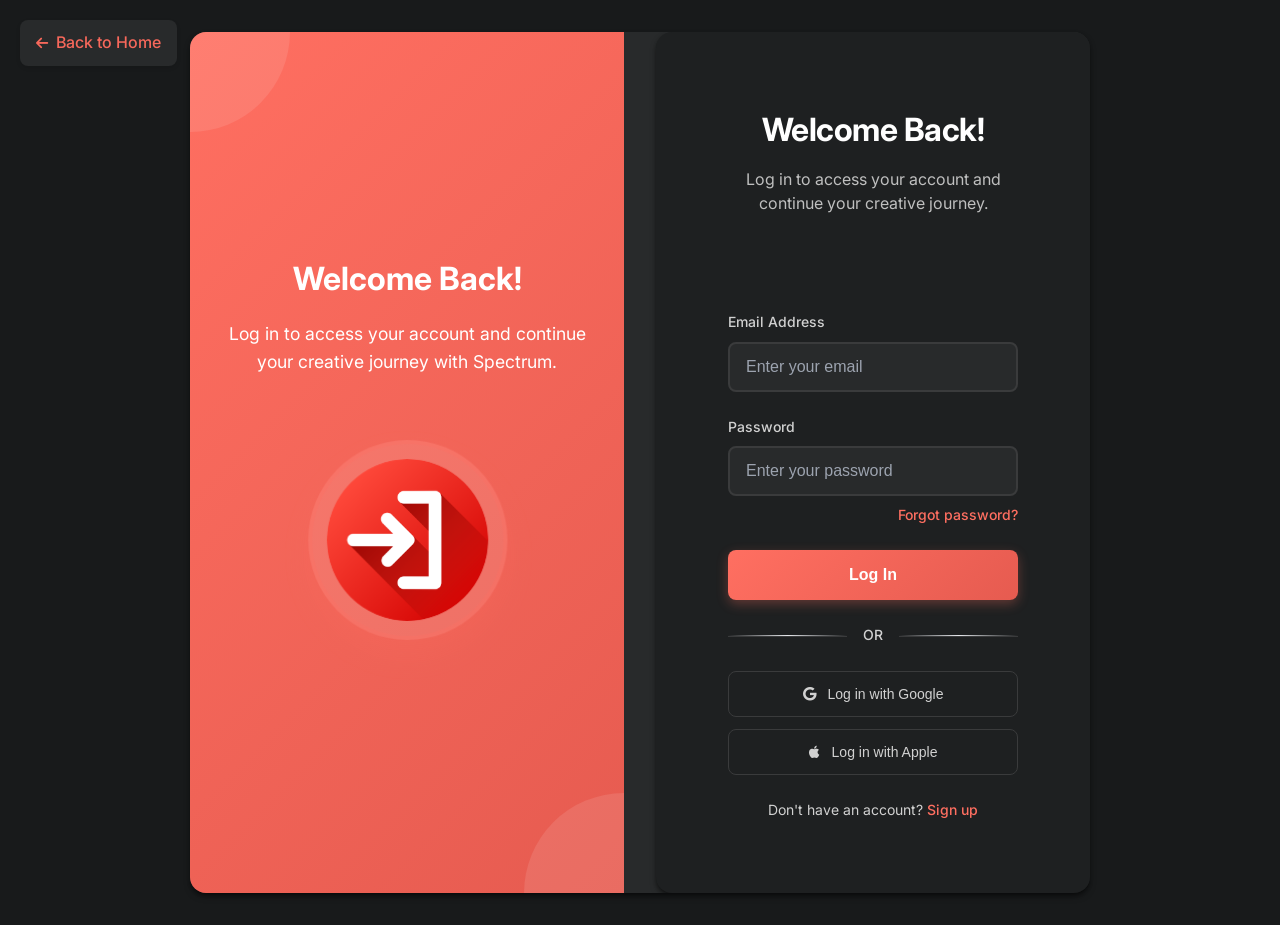
==== commit 9374c73c: "add" ====
--- a/login.html
+++ b/login.html
@@ -3,27 +3,32 @@
 <head>
     <meta charset="UTF-8">
     <meta name="viewport" content="width=device-width, initial-scale=1.0">
-    <title>Log In - Spectrum</title>
+    <title>Login - Spectrum</title>
     <link rel="stylesheet" href="css/styles.css">
     <link rel="stylesheet" href="https://cdnjs.cloudflare.com/ajax/libs/font-awesome/6.0.0/css/all.min.css">
     <link rel="preconnect" href="https://fonts.googleapis.com">
     <link rel="preconnect" href="https://fonts.gstatic.com" crossorigin>
     <link href="https://fonts.googleapis.com/css2?family=Inter:wght@300;400;500;600;700&display=swap" rel="stylesheet">
+    <!-- Add GSAP library -->
+    <!-- <script src="https://cdnjs.cloudflare.com/ajax/libs/gsap/3.12.2/gsap.min.js"></script> -->
 </head>
 <body class="auth-page">
     <div class="auth-container">
+        <a href="index.html" class="back-button">
+            <i class="fas fa-arrow-left"></i> Back to Home
+        </a>
         <div class="auth-grid">
             <!-- Left Column: Branding/Welcome Section -->
             <div class="auth-branding">
                 <h1>Welcome Back!</h1>
                 <p>Log in to access your account and continue your creative journey with Spectrum.</p>
-                <img src="images/login-illustration.svg" alt="Login Illustration" class="auth-illustration">
+                <img src="images/login.png" alt="Login Illustration" class="auth-illustration">
             </div>
             <!-- Right Column: Login Form -->
             <div class="auth-card">
                 <div class="auth-header">
-                    <h2>Log In</h2>
-                    <p>Access your account and unlock premium design resources.</p>
+                    <h2>Welcome Back!</h2>
+                    <p>Log in to access your account and continue your creative journey.</p>
                 </div>
                 <div class="auth-body">
                     <form id="loginForm">
@@ -56,5 +61,8 @@
             </div>
         </div>
     </div>
+    <script src="js/main.js"></script>
+    <script src="js/animations.js"></script>
+    <script src="js/faq.js"></script>
 </body>
 </html>
--- a/css/styles.css
+++ b/css/styles.css
@@ -563,51 +563,168 @@
 /* FAQ Section */
 .faq {
     padding: 6rem 2rem;
-    background-color: #131516;
+    background: linear-gradient(135deg, #1a1a1a 0%, #2a2a2a 100%);
 }
 
 .faq h2 {
     text-align: center;
     font-size: 2.5rem;
     margin-bottom: 4rem;
-}
-
-.faq-grid {
+    background: linear-gradient(135deg, #FF6F61, #FF8F61);
+    -webkit-background-clip: text;
+    -webkit-text-fill-color: transparent;
+    position: relative;
+}
+
+.faq h2::after {
+    content: '';
+    position: absolute;
+    bottom: -15px;
+    left: 50%;
+    transform: translateX(-50%);
+    width: 80px;
+    height: 4px;
+    background: linear-gradient(90deg, #FF6F61, #FF8F61);
+    border-radius: 2px;
+}
+
+.faq-container {
     max-width: 800px;
     margin: 0 auto;
+    padding: 20px;
 }
 
 .faq-item {
-    background-color: #181A1B;
-    border-radius: 1rem;
-    margin-bottom: 1rem;
-    box-shadow: var(--card-shadow);
+    margin-bottom: 20px;
+    border-radius: 16px;
+    background: rgba(26, 26, 26, 0.6);
+    backdrop-filter: blur(10px);
+    border: 1px solid rgba(255, 111, 97, 0.1);
+    overflow: hidden;
+    transform: translateY(0);
+    transition: all 0.3s ease;
+    box-shadow: 0 4px 15px rgba(0, 0, 0, 0.1);
+}
+
+.faq-item:hover {
+    transform: translateY(-5px);
+    box-shadow: 0 8px 25px rgba(255, 111, 97, 0.15);
+    border: 1px solid rgba(255, 111, 97, 0.3);
 }
 
 .faq-question {
-    padding: 1.5rem;
     display: flex;
     justify-content: space-between;
     align-items: center;
+    padding: 25px;
     cursor: pointer;
+    position: relative;
+    z-index: 1;
+}
+
+.faq-question::before {
+    content: '';
+    position: absolute;
+    top: 0;
+    left: 0;
+    right: 0;
+    bottom: 0;
+    background: linear-gradient(90deg, rgba(255, 111, 97, 0.1), transparent);
+    opacity: 0;
+    transition: opacity 0.3s ease;
+    z-index: -1;
+}
+
+.faq-item.active .faq-question::before {
+    opacity: 1;
 }
 
 .faq-question h3 {
+    margin: 0;
     font-size: 1.1rem;
-}
-
-.faq-toggle {
-    color: var(--primary-color);
-    font-size: 1.25rem;
+    color: #ffffff;
+    font-weight: 500;
+    transition: color 0.3s ease;
+}
+
+.faq-item:hover .faq-question h3 {
+    color: #FF6F61;
+}
+
+.toggle-btn {
+    background: none;
+    border: none;
+    color: #FF6F61;
+    font-size: 24px;
+    cursor: pointer;
+    padding: 0;
+    width: 40px;
+    height: 40px;
+    border-radius: 50%;
+    display: flex;
+    align-items: center;
+    justify-content: center;
+    transition: all 0.3s ease;
+    position: relative;
+    overflow: hidden;
+}
+
+.toggle-btn::before {
+    content: '';
+    position: absolute;
+    top: 0;
+    left: 0;
+    right: 0;
+    bottom: 0;
+    background: rgba(255, 111, 97, 0.1);
+    border-radius: 50%;
+    transform: scale(0);
+    transition: transform 0.3s ease;
+}
+
+.toggle-btn:hover::before {
+    transform: scale(1);
+}
+
+.faq-item.active .toggle-btn {
+    transform: rotate(45deg);
+    color: #FF6F61;
 }
 
 .faq-answer {
-    padding: 0 1.5rem 1.5rem;
-    display: none;
+    padding: 0 25px;
+    max-height: 0;
+    overflow: hidden;
+    transition: all 0.4s cubic-bezier(0.4, 0, 0.2, 1);
+    opacity: 0;
+    transform: translateY(-10px);
+    color: rgba(255, 255, 255, 0.8);
+    font-size: 0.95rem;
+    line-height: 1.6;
 }
 
 .faq-item.active .faq-answer {
-    display: block;
+    padding: 0 25px 25px;
+    max-height: 1000px;
+    opacity: 1;
+    transform: translateY(0);
+}
+
+/* Add a subtle animation for new questions */
+@keyframes fadeInUp {
+    from {
+        opacity: 0;
+        transform: translateY(20px);
+    }
+    to {
+        opacity: 1;
+        transform: translateY(0);
+    }
+}
+
+.faq-item {
+    animation: fadeInUp 0.5s ease forwards;
+    animation-delay: calc(var(--item-index) * 0.1s);
 }
 
 /* CTA Section */
@@ -1130,33 +1247,66 @@
 /* Animation Classes */
 @keyframes fadeIn {
     from {
-        opacity: 0;
-        transform: translateY(20px);
+        opacity: 1;
     }
     to {
         opacity: 1;
-        transform: translateY(0);
-    }
-}
-
-.fade-in {
-    animation: fadeIn 0.5s ease-out;
+    }
+}
+
+@keyframes slideUp {
+    from {
+        transform: none;
+    }
+    to {
+        transform: none;
+    }
 }
 
 /* Auth Pages */
 .auth-page {
     min-height: 100vh;
-    background: linear-gradient(135deg, #6366f1, #4f46e5);
+    background-color: #FF0000;
     display: flex;
     align-items: center;
     justify-content: center;
     padding: 2rem;
+    position: relative;
 }
 
 .auth-container {
     width: 100%;
-    max-width: 450px;
-    margin: 0 auto;
+    max-width: 900px;
+    position: relative;
+    z-index: 1;
+}
+
+.back-button {
+    position: fixed;
+    top: 20px;
+    left: 20px;
+    display: flex;
+    align-items: center;
+    gap: 8px;
+    padding: 10px 16px;
+    background-color: #282A2B;
+    color: #F7685B;
+    text-decoration: none;
+    border-radius: 8px;
+    font-weight: 500;
+    box-shadow: 0 2px 4px rgba(0, 0, 0, 0.1);
+    z-index: 1000;
+    transform: none !important;
+    transition: none !important;
+}
+
+.back-button:hover {
+    background-color: #1E2021;
+    box-shadow: 0 4px 8px rgba(0, 0, 0, 0.15);
+}
+
+.back-button i {
+    font-size: 14px;
 }
 
 .auth-card {
@@ -1164,18 +1314,6 @@
     border-radius: 1.5rem;
     box-shadow: 0 25px 50px -12px rgba(0, 0, 0, 0.25);
     overflow: hidden;
-    animation: slideUp 0.5s cubic-bezier(0.4, 0, 0.2, 1);
-}
-
-@keyframes slideUp {
-    from {
-        transform: translateY(20px);
-        opacity: 0;
-    }
-    to {
-        transform: translateY(0);
-        opacity: 1;
-    }
 }
 
 .auth-header {
@@ -1805,7 +1943,7 @@
     display: flex;
     align-items: center;
     justify-content: center;
-    background: #181A1B; /* Match the dark background of the index page */
+    background-color: #181A1B;
     font-family: 'Inter', sans-serif;
     padding: 2rem;
     color: var(--text-color); /* White text */
@@ -1828,14 +1966,16 @@
 }
 
 .auth-branding {
-    padding: 2.5rem;
-    background: linear-gradient(135deg, var(--primary-color), var(--primary-dark)); /* Coral gradient for branding */
-    color: var(--text-color); /* White text */
+    padding: 3rem 2rem;
+    background: linear-gradient(135deg, var(--primary-color), var(--primary-dark));
+    color: var(--text-color);
     display: flex;
     flex-direction: column;
     justify-content: center;
     align-items: center;
     text-align: center;
+    position: relative;
+    overflow: hidden;
 }
 
 .auth-branding h1 {
@@ -1851,9 +1991,23 @@
 }
 
 .auth-illustration {
-    max-width: 100%;
+    max-width: 200px; /* Reduced from 80% to a fixed size */
     height: auto;
-    margin-top: 1rem;
+    margin: 2rem auto;
+    border-radius: 50%; /* Make it circular */
+    box-shadow: 0 15px 30px rgba(255, 111, 97, 0.2);
+    transform: perspective(1000px) rotateY(-5deg);
+    transition: all 0.3s ease;
+    animation: float 6s ease-in-out infinite;
+    border: 4px solid rgba(255, 111, 97, 0.3); /* Add a subtle border */
+    padding: 15px; /* Add some padding inside the circle */
+    background: rgba(255, 255, 255, 0.1); /* Slight background */
+}
+
+.auth-illustration:hover {
+    transform: perspective(1000px) rotateY(0deg) scale(1.05);
+    box-shadow: 0 20px 40px rgba(255, 111, 97, 0.3);
+    border-color: rgba(255, 111, 97, 0.5);
 }
 
 .auth-card {
@@ -1978,387 +2132,6 @@
     justify-content: center;
     gap: 0.75rem;
     padding: 0.875rem;
-    border-radius: 8px;
-    font-weight: 500;
-    font-size: 0.875rem;
-    border: 1px solid var(--border-color); /* Darker border */
-    background: #1E2021; /* Dark button background */
-    color: var(--text-light); /* Light gray text */
-    transition: all 0.3s ease;
-}
-
-.social-login .btn-google:hover,
-.social-login .btn-apple:hover {
-    background: #282A2B; /* Slightly lighter background */
-    transform: translateY(-2px);
-    box-shadow: 0 4px 12px rgba(0, 0, 0, 0.2);
-}
-
-.auth-switch {
-    text-align: center;
-    font-size: 0.875rem;
-    color: var(--text-light); /* Light gray */
-    margin-top: 1.5rem;
-}
-
-.auth-switch a {
-    color: var(--primary-color); /* Coral color */
-    text-decoration: none;
-    font-weight: 500;
-    position: relative;
-}
-
-.auth-switch a:hover {
-    color: var(--primary-dark); /* Darker coral */
-}
-
-/* Responsive Design */
-@media (max-width: 768px) {
-    .auth-grid {
-        grid-template-columns: 1fr;
-    }
-
-    .auth-branding {
-        padding: 2rem;
-    }
-
-    .auth-card {
-        padding: 2rem;
-    }
-}
-
-/* Auth Pages (Login & Signup) */
-.auth-page {
-    min-height: 100vh;
-    display: flex;
-    align-items: center;
-    justify-content: center;
-    background: #181A1B; /* Match the dark background of the index page */
-    font-family: 'Inter', sans-serif;
-    padding: 2rem;
-    color: var(--text-color); /* White text */
-}
-
-.auth-container {
-    width: 100%;
-    max-width: 900px;
-    animation: fadeIn 0.5s ease-out;
-}
-
-.auth-grid {
-    display: grid;
-    grid-template-columns: 1fr 1fr;
-    gap: 2rem;
-    background: #282A2B; /* Slightly lighter dark for the card */
-    border-radius: 16px;
-    box-shadow: var(--card-shadow); /* Consistent shadow */
-    overflow: hidden;
-}
-
-.auth-branding {
-    padding: 2.5rem;
-    background: linear-gradient(135deg, var(--primary-color), var(--primary-dark)); /* Coral gradient for branding */
-    color: var(--text-color); /* White text */
-    display: flex;
-    flex-direction: column;
-    justify-content: center;
-    align-items: center;
-    text-align: center;
-}
-
-.auth-branding h1 {
-    font-size: 2rem;
-    font-weight: 700;
-    margin-bottom: 1rem;
-}
-
-.auth-branding p {
-    font-size: 1.1rem;
-    line-height: 1.6;
-    margin-bottom: 2rem;
-}
-
-.auth-illustration {
-    max-width: 100%;
-    height: auto;
-    margin-top: 1rem;
-}
-
-.auth-card {
-    padding: 2.5rem;
-    text-align: center;
-    display: flex;
-    flex-direction: column;
-    justify-content: center;
-    background: #1E2021; /* Match the dark card background */
-    border-radius: 16px;
-    box-shadow: var(--card-shadow); /* Consistent shadow */
-}
-
-.auth-header h2 {
-    font-size: 2rem;
-    color: var(--text-color); /* White text */
-    margin-bottom: 0.75rem;
-    font-weight: 700;
-}
-
-.auth-header p {
-    color: var(--text-light); /* Light gray text */
-    font-size: 1rem;
-    line-height: 1.5;
-    margin-bottom: 2rem;
-}
-
-.auth-body .form-group {
-    margin-bottom: 1.5rem;
-    text-align: left;
-}
-
-.auth-body .form-group label {
-    font-size: 0.875rem;
-    font-weight: 500;
-    color: var(--text-light); /* Light gray text */
-    margin-bottom: 0.5rem;
-    display: block;
-}
-
-.auth-body .form-group input {
-    width: 100%;
-    padding: 0.875rem 1rem;
-    border: 2px solid var(--border-color); /* Darker border */
-    border-radius: 8px;
-    font-size: 1rem;
-    transition: all 0.3s ease;
-    background-color: #282A2B; /* Slightly lighter dark background */
-    color: var(--text-color); /* White text */
-}
-
-.auth-body .form-group input:focus {
-    outline: none;
-    border-color: var (--primary-color); /* Coral border on focus */
-    box-shadow: 0 0 0 3px rgba(255, 111, 97, 0.2); /* Coral glow */
-    background-color: #1E2021; /* Match the card background */
-}
-
-.btn-primary {
-    background: linear-gradient(135deg, var(--primary-color), var(--primary-dark)); /* Coral gradient */
-    color: var(--text-color); /* White text */
-    padding: 1rem;
-    border-radius: 8px;
-    font-weight: 600;
-    font-size: 1rem;
-    border: none;
-    cursor: pointer;
-    transition: all 0.3s ease;
-    width: 100%;
-}
-
-.btn-primary:hover {
-    transform: translateY(-2px);
-    box-shadow: 0 4px 12px rgba(255, 111, 97, 0.3); /* Coral shadow */
-}
-
-.auth-switch {
-    text-align: center;
-    font-size: 0.875rem;
-    color: var(--text-light); /* Light gray */
-    margin-top: 1.5rem;
-}
-
-.auth-switch a {
-    color: var(--primary-color); /* Coral color */
-    text-decoration: none;
-    font-weight: 500;
-    position: relative;
-}
-
-.auth-switch a:hover {
-    color: var(--primary-dark); /* Darker coral */
-}
-
-/* Responsive Design */
-@media (max-width: 768px) {
-    .auth-grid {
-        grid-template-columns: 1fr;
-    }
-
-    .auth-branding {
-        padding: 2rem;
-    }
-
-    .auth-card {
-        padding: 2rem;
-    }
-}
-
-/* Sign-Up Page Styles */
-.auth-page {
-    min-height: 100vh;
-    display: flex;
-    align-items: center;
-    justify-content: center;
-    background: linear-gradient(135deg, #181A1B, #1E2021); /* Dark gradient background */
-    font-family: 'Inter', sans-serif;
-    padding: 2rem;
-    color: var(--text-color); /* White text */
-}
-
-.auth-container {
-    width: 100%;
-    max-width: 900px;
-    animation: fadeIn 0.5s ease-out;
-}
-
-.auth-grid {
-    display: grid;
-    grid-template-columns: 1fr 1fr;
-    gap: 2rem;
-    background: #282A2B; /* Slightly lighter dark for the card */
-    border-radius: 2rem; /* Rounded corners for the entire card */
-    box-shadow: 0 10px 30px rgba(0, 0, 0, 0.3); /* Soft shadow */
-    overflow: hidden;
-}
-
-.auth-branding {
-    padding: 2.5rem;
-    background: linear-gradient(135deg, var(--primary-color), var(--primary-dark)); /* Coral gradient for branding */
-    color: var(--text-color); /* White text */
-    display: flex;
-    flex-direction: column;
-    justify-content: center;
-    align-items: center;
-    text-align: center;
-    border-top-left-radius: 2rem; /* Rounded top-left corner */
-    border-bottom-left-radius: 2rem; /* Rounded bottom-left corner */
-}
-
-.auth-branding h1 {
-    font-size: 2.2rem;
-    font-weight: 700;
-    margin-bottom: 1rem;
-}
-
-.auth-branding p {
-    font-size: 1.1rem;
-    line-height: 1.6;
-    margin-bottom: 2rem;
-}
-
-.auth-illustration {
-    max-width: 100%;
-    height: auto;
-    margin-top: 1rem;
-    border-radius: 1rem; /* Rounded corners for the illustration */
-    box-shadow: 0 4px 12px rgba(0, 0, 0, 0.2); /* Subtle shadow for the image */
-}
-
-.auth-card {
-    padding: 2.5rem;
-    text-align: center;
-    display: flex;
-    flex-direction: column;
-    justify-content: center;
-    background: #1E2021; /* Match the dark card background */
-    border-radius: 2rem; /* Rounded corners for the form card */
-    box-shadow: 0 10px 30px rgba(0, 0, 0, 0.3); /* Soft shadow */
-}
-
-.auth-header h2 {
-    font-size: 2.2rem;
-    color: var(--text-color); /* White text */
-    margin-bottom: 0.75rem;
-    font-weight: 700;
-}
-
-.auth-header p {
-    color: var(--text-light); /* Light gray text */
-    font-size: 1rem;
-    line-height: 1.5;
-    margin-bottom: 2rem;
-}
-
-.auth-body .form-group {
-    margin-bottom: 1.5rem;
-    text-align: left;
-}
-
-.auth-body .form-group label {
-    font-size: 0.875rem;
-    font-weight: 500;
-    color: var(--text-light); /* Light gray text */
-    margin-bottom: 0.5rem;
-    display: block;
-}
-
-.auth-body .form-group input {
-    width: 100%;
-    padding: 0.875rem 1rem;
-    border: 2px solid var(--border-color); /* Darker border */
-    border-radius: 8px; /* Rounded corners for input fields */
-    font-size: 1rem;
-    transition: all 0.3s ease;
-    background-color: #282A2B; /* Slightly lighter dark background */
-    color: var(--text-color); /* White text */
-}
-
-.auth-body .form-group input:focus {
-    outline: none;
-    border-color: var(--primary-color); /* Coral border on focus */
-    box-shadow: 0 0 0 3px rgba(255, 111, 97, 0.2); /* Coral glow */
-    background-color: #1E2021; /* Match the card background */
-}
-
-.btn-primary {
-    background: linear-gradient(135deg, var(--primary-color), var(--primary-dark)); /* Coral gradient */
-    color: var(--text-color); /* White text */
-    padding: 1rem;
-    border-radius: 8px; /* Rounded corners for buttons */
-    font-weight: 600;
-    font-size: 1rem;
-    border: none;
-    cursor: pointer;
-    transition: all 0.3s ease;
-    width: 100%;
-}
-
-.btn-primary:hover {
-    transform: translateY(-2px);
-    box-shadow: 0 4px 12px rgba(255, 111, 97, 0.3); /* Coral shadow */
-}
-
-.auth-divider {
-    display: flex;
-    align-items: center;
-    text-align: center;
-    color: var(--text-light); /* Light gray */
-    font-size: 0.875rem;
-    margin: 1.5rem 0;
-}
-
-.auth-divider::before,
-.auth-divider::after {
-    content: '';
-    flex: 1;
-    border-bottom: 1px solid var(--border-color); /* Darker border */
-}
-
-.auth-divider span {
-    padding: 0 1rem;
-}
-
-.social-login {
-    display: flex;
-    flex-direction: column;
-    gap: 0.75rem;
-}
-
-.social-login .btn-google,
-.social-login .btn-apple {
-    display: flex;
-    align-items: center;
-    justify-content: center;
-    gap: 0.75rem;
-    padding: 0.875rem;
     border-radius: 8px; /* Rounded corners for social buttons */
     font-weight: 500;
     font-size: 0.875rem;
@@ -2408,4 +2181,51 @@
         padding: 2rem;
         border-radius: 0 0 2rem 2rem; /* Rounded bottom corners for mobile */
     }
+
+    .auth-illustration {
+        max-width: 150px; /* Even smaller on mobile */
+        margin: 1rem auto;
+    }
+}
+
+/* Add floating animation */
+@keyframes float {
+    0% {
+        transform: translateY(0px) rotate(-5deg);
+    }
+    50% {
+        transform: translateY(-10px) rotate(5deg);
+    }
+    100% {
+        transform: translateY(0px) rotate(-5deg);
+    }
+}
+
+/* Add decorative elements */
+.auth-branding::before,
+.auth-branding::after {
+    content: '';
+    position: absolute;
+    width: 200px;
+    height: 200px;
+    background: rgba(255, 255, 255, 0.1);
+    border-radius: 50%;
+}
+
+.auth-branding::before {
+    top: -100px;
+    left: -100px;
+}
+
+.auth-branding::after {
+    bottom: -100px;
+    right: -100px;
+}
+
+/* Responsive adjustments */
+@media (max-width: 768px) {
+    .auth-illustration {
+        max-width: 150px; /* Even smaller on mobile */
+        margin: 1rem auto;
+    }
 }
